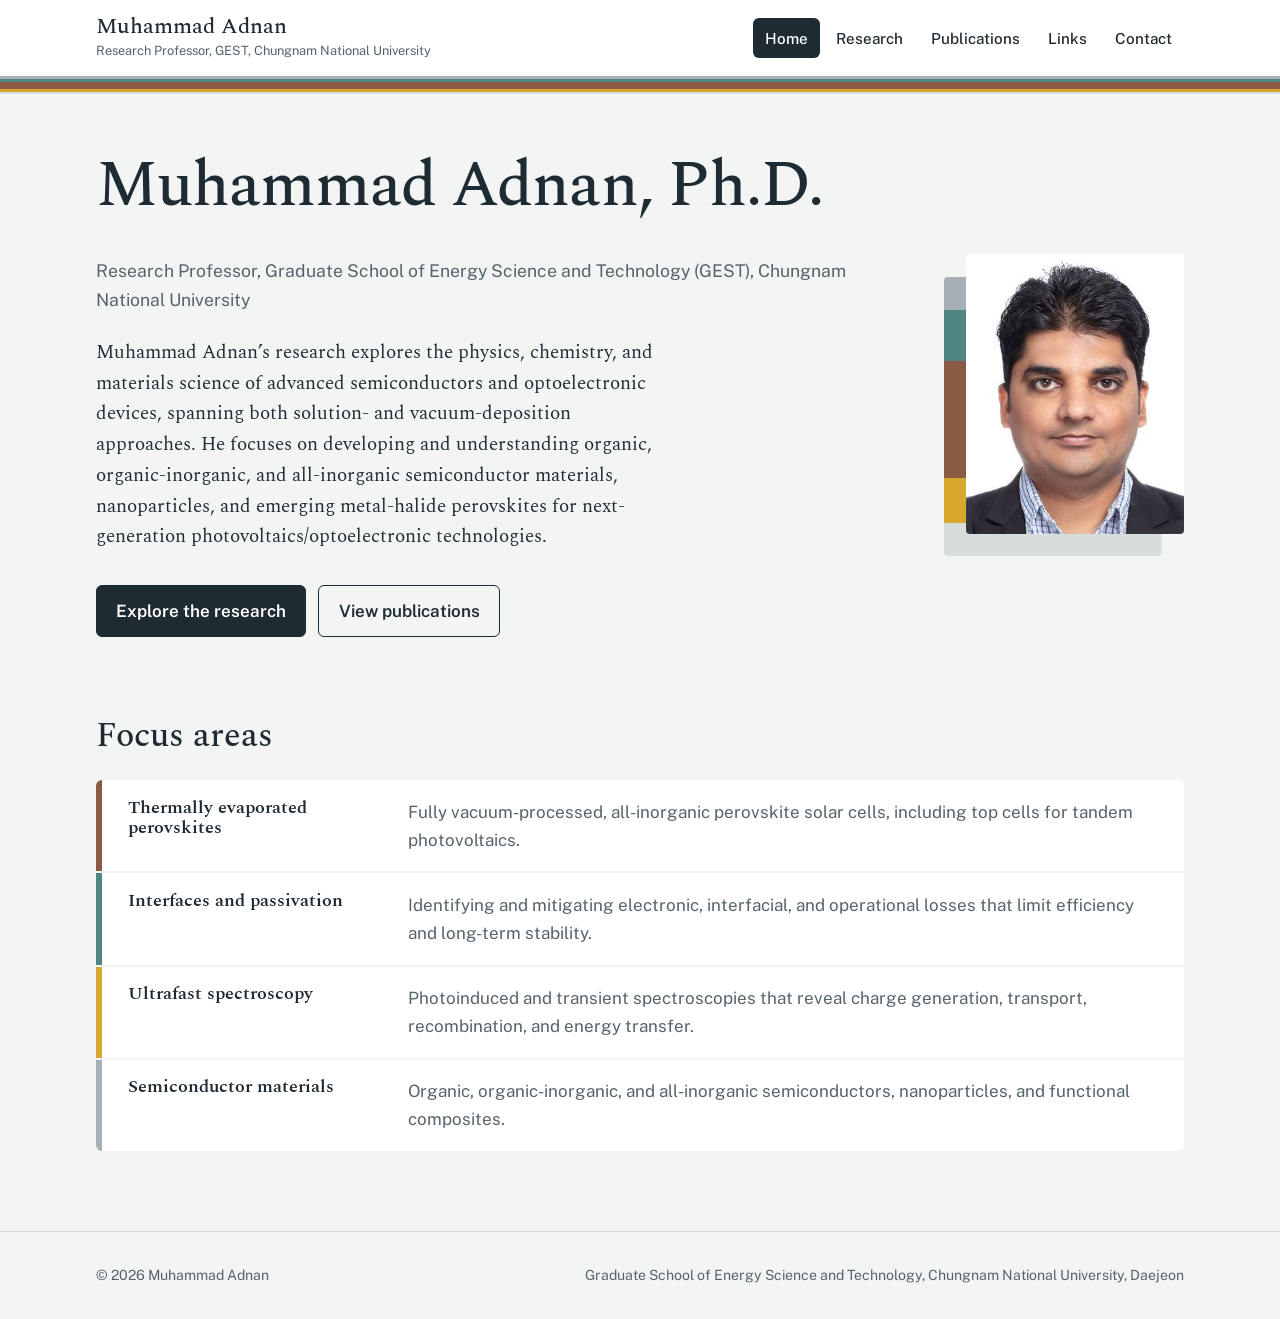
==== index.html @ 60435fd6 "done" ====
<!doctype html>
<html lang="en">
<head>
<meta charset="utf-8">
<meta name="viewport" content="width=device-width, initial-scale=1">
<title>Muhammad Adnan, Ph.D. | Perovskite photovoltaics and optoelectronics</title>
<meta name="description" content="Muhammad Adnan researches advanced semiconductors, metal-halide perovskites and next-generation photovoltaic devices at Chungnam National University.">
<link rel="icon" href="assets/img/favicon.svg" type="image/svg+xml">
<link rel="preconnect" href="https://fonts.googleapis.com">
<link rel="preconnect" href="https://fonts.gstatic.com" crossorigin>
<link href="https://fonts.googleapis.com/css2?family=Public+Sans:wght@400;500;600;700&family=Spectral:ital,wght@0,400;0,500;0,600;1,400&display=swap" rel="stylesheet">
<link rel="stylesheet" href="assets/css/style.css">
</head>
<body data-page="home">
<a class="skip" href="#main">Skip to content</a>
<header class="site-header">
  <div class="wrap">
    <a class="brand" href="index.html">Muhammad Adnan<small>Research Professor, GEST, Chungnam National University</small></a>
    <nav aria-label="Main">
      <ul>
        <li><a href="index.html" data-page="home">Home</a></li>
        <li><a href="research.html" data-page="research">Research</a></li>
        <li><a href="publications.html" data-page="publications">Publications</a></li>
        <li><a href="links.html" data-page="links">Links</a></li>
        <li><a href="contact.html" data-page="contact">Contact</a></li>
      </ul>
    </nav>
  </div>
  <div class="stack-rule" aria-hidden="true"><span></span><span></span><span></span><span></span><span></span></div>
</header>
<main id="main" class="wrap">

<section class="hero">
  <div>
    <h1>Muhammad Adnan, Ph.D.</h1>
    <p class="role">Research Professor, Graduate School of Energy Science and Technology (GEST), Chungnam National University</p>
    <p class="lede">Muhammad Adnan’s research explores the physics, chemistry, and materials science of advanced semiconductors and optoelectronic devices, spanning both solution- and vacuum-deposition approaches. He focuses on developing and understanding organic, organic-inorganic, and all-inorganic semiconductor materials, nanoparticles, and emerging metal-halide perovskites for next-generation photovoltaics/optoelectronic technologies.</p>
    <div class="actions">
      <a class="btn primary" href="research.html">Explore the research</a>
      <a class="btn" href="publications.html">View publications</a>
    </div>
  </div>
  <div class="portrait">
    <img src="assets/img/portrait.jpg" width="303" height="389" alt="Portrait of Muhammad Adnan">
  </div>
</section>

<section id="metrics" hidden aria-label="Research metrics">
  <dl class="metrics"></dl>
  <p class="metrics-note"></p>
</section>

<section class="focus">
  <h2>Focus areas</h2>
  <ul class="focus-list">
    <li style="--c: var(--pvk)"><h3>Thermally evaporated perovskites</h3><p>Fully vacuum-processed, all-inorganic perovskite solar cells, including top cells for tandem photovoltaics.</p></li>
    <li style="--c: var(--ito)"><h3>Interfaces and passivation</h3><p>Identifying and mitigating electronic, interfacial, and operational losses that limit efficiency and long-term stability.</p></li>
    <li style="--c: var(--pbi)"><h3>Ultrafast spectroscopy</h3><p>Photoinduced and transient spectroscopies that reveal charge generation, transport, recombination, and energy transfer.</p></li>
    <li style="--c: var(--ag)"><h3>Semiconductor materials</h3><p>Organic, organic-inorganic, and all-inorganic semiconductors, nanoparticles, and functional composites.</p></li>
  </ul>
</section>
</main>
<footer class="site-footer">
  <div class="wrap">
    <span>&copy; <span data-year></span> Muhammad Adnan</span>
    <span>Graduate School of Energy Science and Technology, Chungnam National University, Daejeon</span>
  </div>
</footer>
<script src="assets/js/main.js" defer></script>
</body>
</html>
---- assets/css/style.css ----
/* Palette drawn from a perovskite solar cell stack:
   silver electrode, ITO glass, perovskite film, PbI2 yellow */
:root {
  --bg: #F3F5F4;
  --surface: #FFFFFF;
  --ink: #1F2B33;
  --muted: #56636B;
  --rule: #D6DDDB;
  --ag: #A9B0B5;
  --ito: #4F8582;
  --pvk: #8A5A44;
  --pvk-deep: #4A2F27;
  --pbi: #D9A62E;
  --link: #2E6562;
  --serif: "Spectral", Georgia, "Times New Roman", serif;
  --sans: "Public Sans", system-ui, -apple-system, "Segoe UI", Roboto, sans-serif;
  --wrap: 68rem;
  color-scheme: light dark;
}
@media (prefers-color-scheme: dark) {
  :root {
    --bg: #151B1F; --surface: #1C2429; --ink: #E4E9E8; --muted: #9AA7AD;
    --rule: #2C363C; --link: #86C1BC; --pvk-deep: #C99A7F;
  }
}

*, *::before, *::after { box-sizing: border-box; }
html { -webkit-text-size-adjust: 100%; }
body {
  margin: 0; background: var(--bg); color: var(--ink);
  font: 400 1.0625rem/1.65 var(--sans);
  min-height: 100vh; display: flex; flex-direction: column;
}
img { max-width: 100%; height: auto; display: block; }
a { color: var(--link); text-underline-offset: 0.18em; text-decoration-thickness: 1px; }
a:hover { text-decoration-thickness: 2px; }
:focus-visible { outline: 2px solid var(--pbi); outline-offset: 3px; border-radius: 2px; }
.wrap { width: min(100% - 2.5rem, var(--wrap)); margin-inline: auto; }
.prose { max-width: 40rem; }
.prose p { margin: 0 0 1.1em; }

h1, h2, h3 { font-family: var(--serif); font-weight: 500; line-height: 1.15; margin: 0 0 0.5em; }
h1 { font-size: clamp(2.4rem, 5.5vw, 4rem); letter-spacing: -0.015em; }
h2 { font-size: clamp(1.6rem, 3vw, 2.1rem); }
h3 { font-size: 1.25rem; font-weight: 600; }

.skip { position: absolute; left: -999px; }
.skip:focus { left: 1rem; top: 1rem; background: var(--surface); padding: .5rem 1rem; z-index: 10; }

/* ---------- header: the device stack as a rule ---------- */
.site-header { background: var(--surface); }
.site-header .wrap {
  display: flex; align-items: center; justify-content: space-between;
  gap: 1rem; flex-wrap: wrap; padding-block: 1rem;
}
.brand { font: 500 1.35rem/1 var(--serif); color: var(--ink); text-decoration: none; }
.brand small { display: block; font: 400 .8rem/1.4 var(--sans); color: var(--muted); margin-top: .3rem; }
nav ul { list-style: none; margin: 0; padding: 0; display: flex; gap: .25rem; flex-wrap: wrap; }
nav a {
  display: block; padding: .45rem .75rem; border-radius: 6px;
  color: var(--ink); text-decoration: none; font-weight: 500; font-size: .95rem;
}
nav a:hover { background: var(--bg); }
nav a[aria-current="page"] { background: var(--ink); color: var(--surface); }

.stack-rule { display: grid; grid-template-rows: 3px 3px 7px 3px 2px; }
.stack-rule span:nth-child(1) { background: var(--ag); }
.stack-rule span:nth-child(2) { background: var(--ito); }
.stack-rule span:nth-child(3) { background: var(--pvk); }
.stack-rule span:nth-child(4) { background: var(--pbi); }
.stack-rule span:nth-child(5) { background: var(--rule); }

main { padding-block: 3.5rem 5rem; flex: 1 0 auto; }
.page-title { margin-bottom: 2rem; }
.page-title p { color: var(--muted); max-width: 40rem; margin: 0; }

/* ---------- home ---------- */
.hero { display: grid; grid-template-columns: 1fr auto; gap: 3rem; align-items: center; }
.hero .role { font-size: 1.1rem; color: var(--muted); margin: 0 0 1.5rem; }
.hero .lede { font: 400 1.2rem/1.6 var(--serif); max-width: 36rem; margin: 0 0 2rem; }
.actions { display: flex; gap: .75rem; flex-wrap: wrap; }
.btn {
  display: inline-block; padding: .7rem 1.2rem; border-radius: 6px; font-weight: 600;
  text-decoration: none; border: 1.5px solid var(--ink); color: var(--ink);
}
.btn.primary { background: var(--ink); color: var(--surface); }
.btn:hover { text-decoration: none; transform: translateY(-1px); }

/* portrait sits on top of a layered film stack */
.portrait { position: relative; width: 15rem; padding: 0 0 0 1.4rem; }
.portrait img { position: relative; border-radius: 4px; width: 100%; }
.portrait::before {
  content: ""; position: absolute; left: 0; top: 1.4rem; bottom: -1.4rem; width: calc(100% - 1.4rem);
  border-radius: 4px;
  background: linear-gradient(var(--ag) 0 12%, var(--ito) 12% 30%, var(--pvk) 30% 72%, var(--pbi) 72% 88%, var(--rule) 88%);
}

.metrics {
  display: flex; flex-wrap: wrap; gap: 2.5rem; margin: 4.5rem 0 0; padding: 1.5rem 0 0;
  border-top: 1px solid var(--rule);
}
.metrics div { min-width: 6rem; }
.metrics dt { color: var(--muted); font-size: .9rem; }
.metrics dd { margin: 0; font: 500 2.2rem/1.1 var(--serif); }
.metrics-note { color: var(--muted); font-size: .85rem; margin: .75rem 0 0; }

.focus { margin-top: 5rem; }
.focus-list { list-style: none; padding: 0; margin: 1.5rem 0 0; display: grid; gap: 2px; }
.focus-list li {
  background: var(--surface); padding: 1.1rem 1.4rem 1.1rem 1.6rem;
  border-left: 6px solid var(--c); display: grid; grid-template-columns: 16rem 1fr; gap: 1.5rem;
}
.focus-list li:first-child { border-radius: 6px 6px 0 0; }
.focus-list li:last-child { border-radius: 0 0 6px 6px; }
.focus-list h3 { margin: 0; font-size: 1.1rem; }
.focus-list p { margin: 0; color: var(--muted); }

/* ---------- research ---------- */
.figure { margin: 2.5rem 0 3rem; }
.figure img { border-radius: 6px; border: 1px solid var(--rule); background: #fff; }
.figure figcaption { color: var(--muted); font-size: .92rem; margin-top: .7rem; max-width: 40rem; }
.chips { list-style: none; padding: 0; margin: 0 0 2rem; display: flex; flex-wrap: wrap; gap: .5rem; }
.chips li { background: var(--surface); border: 1px solid var(--rule); border-radius: 99px; padding: .3rem .85rem; font-size: .92rem; }
.collab { background: var(--surface); border-left: 6px solid var(--ito); padding: 1.4rem 1.6rem; border-radius: 0 6px 6px 0; max-width: 44rem; }
.collab p { margin: 0; }

/* ---------- publications ---------- */
.pub-tools { display: flex; gap: .75rem; flex-wrap: wrap; margin-bottom: 1rem; }
.pub-tools input, .pub-tools select {
  font: inherit; color: var(--ink); background: var(--surface);
  border: 1px solid var(--rule); border-radius: 6px; padding: .6rem .8rem;
}
.pub-tools input { flex: 1 1 18rem; }
.pub-count { color: var(--muted); font-size: .9rem; margin: 0 0 2rem; }
.pub-year { display: grid; grid-template-columns: 6rem 1fr; gap: 1.5rem; border-top: 1px solid var(--rule); padding-top: 1.25rem; margin-top: 1.25rem; }
.pub-year h2 { font-size: 1.6rem; color: var(--pvk-deep); margin: 0; position: sticky; top: 1rem; align-self: start; }
.pub-year ol { list-style: none; margin: 0; padding: 0; display: grid; gap: 1.4rem; }
.pub-title { font: 500 1.12rem/1.4 var(--serif); margin: 0 0 .25rem; }
.pub-title a { color: var(--ink); text-decoration: none; }
.pub-title a:hover { color: var(--link); text-decoration: underline; }
.pub-authors { margin: 0; font-size: .95rem; }
.pub-authors strong { font-weight: 700; }
.pub-venue { margin: 0; font-size: .92rem; color: var(--muted); font-style: italic; }
.pub-links { margin: .3rem 0 0; font-size: .88rem; display: flex; gap: 1rem; flex-wrap: wrap; }
.empty { background: var(--surface); border: 1px dashed var(--rule); border-radius: 6px; padding: 2rem; max-width: 40rem; }
.empty p { margin: 0 0 .5rem; }

/* ---------- links / contact ---------- */
.two-col { display: grid; grid-template-columns: 1fr 1fr; gap: 3rem; }
.link-list { list-style: none; padding: 0; margin: 0; border-top: 1px solid var(--rule); }
.link-list li { border-bottom: 1px solid var(--rule); }
.link-list a, .link-list span.item { display: flex; justify-content: space-between; gap: 1rem; padding: 1rem .25rem; text-decoration: none; color: var(--ink); }
.link-list a:hover { color: var(--link); }
.link-list .meta { color: var(--muted); font-size: .9rem; text-align: right; }

address { font-style: normal; font: 400 1.15rem/1.6 var(--serif); }
.contact-name { font-size: 1.5rem; margin-bottom: .25rem; }
.contact-rows { margin: 0; display: grid; grid-template-columns: auto 1fr; gap: .6rem 1.5rem; }
.contact-rows dt { color: var(--muted); }
.contact-rows dd { margin: 0; }

/* ---------- footer ---------- */
.site-footer { border-top: 1px solid var(--rule); padding-block: 2rem; color: var(--muted); font-size: .88rem; }
.site-footer .wrap { display: flex; justify-content: space-between; gap: 1rem; flex-wrap: wrap; }

/* ---------- motion: one entrance, on the home hero only ---------- */
@media (prefers-reduced-motion: no-preference) {
  .portrait::before { animation: deposit .9s cubic-bezier(.2,.7,.2,1) both; }
  @keyframes deposit { from { clip-path: inset(100% 0 0 0); } to { clip-path: inset(0); } }
}

/* ---------- responsive ---------- */
@media (max-width: 760px) {
  main { padding-block: 2.25rem 3.5rem; }
  .hero { grid-template-columns: 1fr; gap: 2.5rem; }
  .hero .portrait { order: -1; width: 11rem; }
  .focus-list li { grid-template-columns: 1fr; gap: .3rem; }
  .pub-year { grid-template-columns: 1fr; gap: .75rem; }
  .pub-year h2 { position: static; }
  .two-col { grid-template-columns: 1fr; gap: 2.5rem; }
  .metrics { gap: 1.5rem 2rem; margin-top: 3.5rem; }
  .metrics dd { font-size: 1.8rem; }
}

/* ---------- research page: text and figures share one column ---------- */
[data-page="research"] main > * { max-width: 54rem; margin-left: auto; margin-right: auto; }
[data-page="research"] main > .prose,
[data-page="research"] main > .collab { max-width: 54rem; }
[data-page="research"] .page-title p,
[data-page="research"] .figure figcaption { max-width: none; }
[data-page="research"] .prose p { font-size: 1.1rem; line-height: 1.7; }
.figure a { display: block; cursor: zoom-in; }
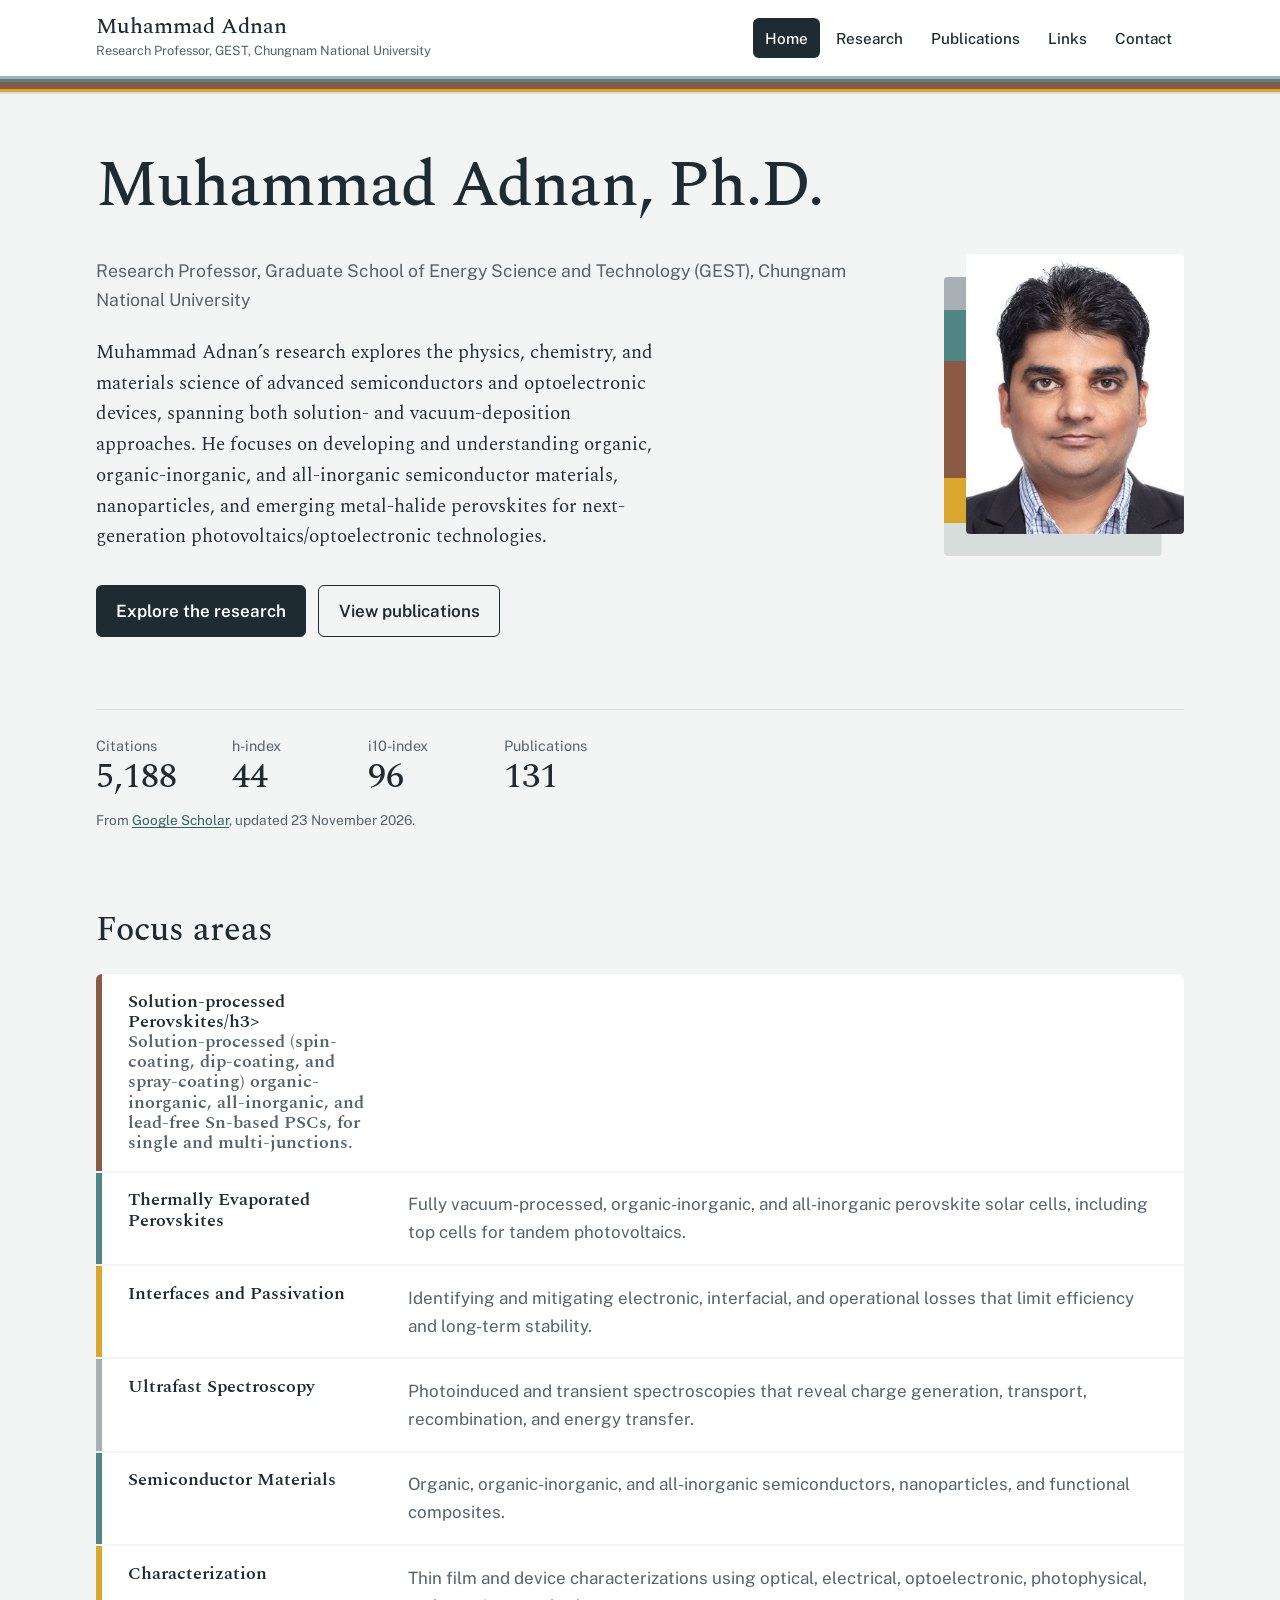
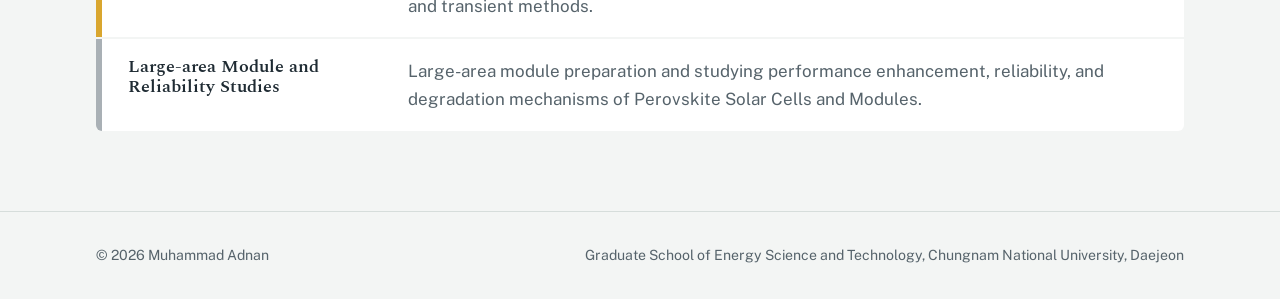
==== commit 41a107e2: "Update index.html" ====
--- a/index.html
+++ b/index.html
@@ -53,10 +53,13 @@
 <section class="focus">
   <h2>Focus areas</h2>
   <ul class="focus-list">
-    <li style="--c: var(--pvk)"><h3>Thermally evaporated perovskites</h3><p>Fully vacuum-processed, all-inorganic perovskite solar cells, including top cells for tandem photovoltaics.</p></li>
-    <li style="--c: var(--ito)"><h3>Interfaces and passivation</h3><p>Identifying and mitigating electronic, interfacial, and operational losses that limit efficiency and long-term stability.</p></li>
-    <li style="--c: var(--pbi)"><h3>Ultrafast spectroscopy</h3><p>Photoinduced and transient spectroscopies that reveal charge generation, transport, recombination, and energy transfer.</p></li>
-    <li style="--c: var(--ag)"><h3>Semiconductor materials</h3><p>Organic, organic-inorganic, and all-inorganic semiconductors, nanoparticles, and functional composites.</p></li>
+    <li style="--c: var(--pvk)"><h3>Solution-processed Perovskites/h3><p> Solution-processed (spin-coating, dip-coating, and spray-coating) organic-inorganic, all-inorganic, and lead-free Sn-based PSCs, for single and multi-junctions.</p></li>
+    <li style="--c: var(--ito)"><h3>Thermally Evaporated Perovskites</h3><p>Fully vacuum-processed, organic-inorganic, and all-inorganic perovskite solar cells, including top cells for tandem photovoltaics.</p></li>
+    <li style="--c: var(--pbi)"><h3>Interfaces and Passivation</h3><p> Identifying and mitigating electronic, interfacial, and operational losses that limit efficiency and long-term stability.</p></li>
+    <li style="--c: var(--ag)"><h3>Ultrafast Spectroscopy</h3><p>Photoinduced and transient spectroscopies that reveal charge generation, transport, recombination, and energy transfer.</p></li>
+    <li style="--c: var(--ito)"><h3>Semiconductor Materials</h3><p>Organic, organic-inorganic, and all-inorganic semiconductors, nanoparticles, and functional composites.</p></li>
+    <li style="--c: var(--pbi)"><h3>Characterization</h3><p>Thin film and device characterizations using optical, electrical, optoelectronic, photophysical, and transient methods.</p></li>
+    <li style="--c: var(--ag)"><h3>Large-area Module and Reliability Studies</h3><p>Large-area module preparation and studying performance enhancement, reliability, and degradation mechanisms of Perovskite Solar Cells and Modules.</p></li>
   </ul>
 </section>
 </main>
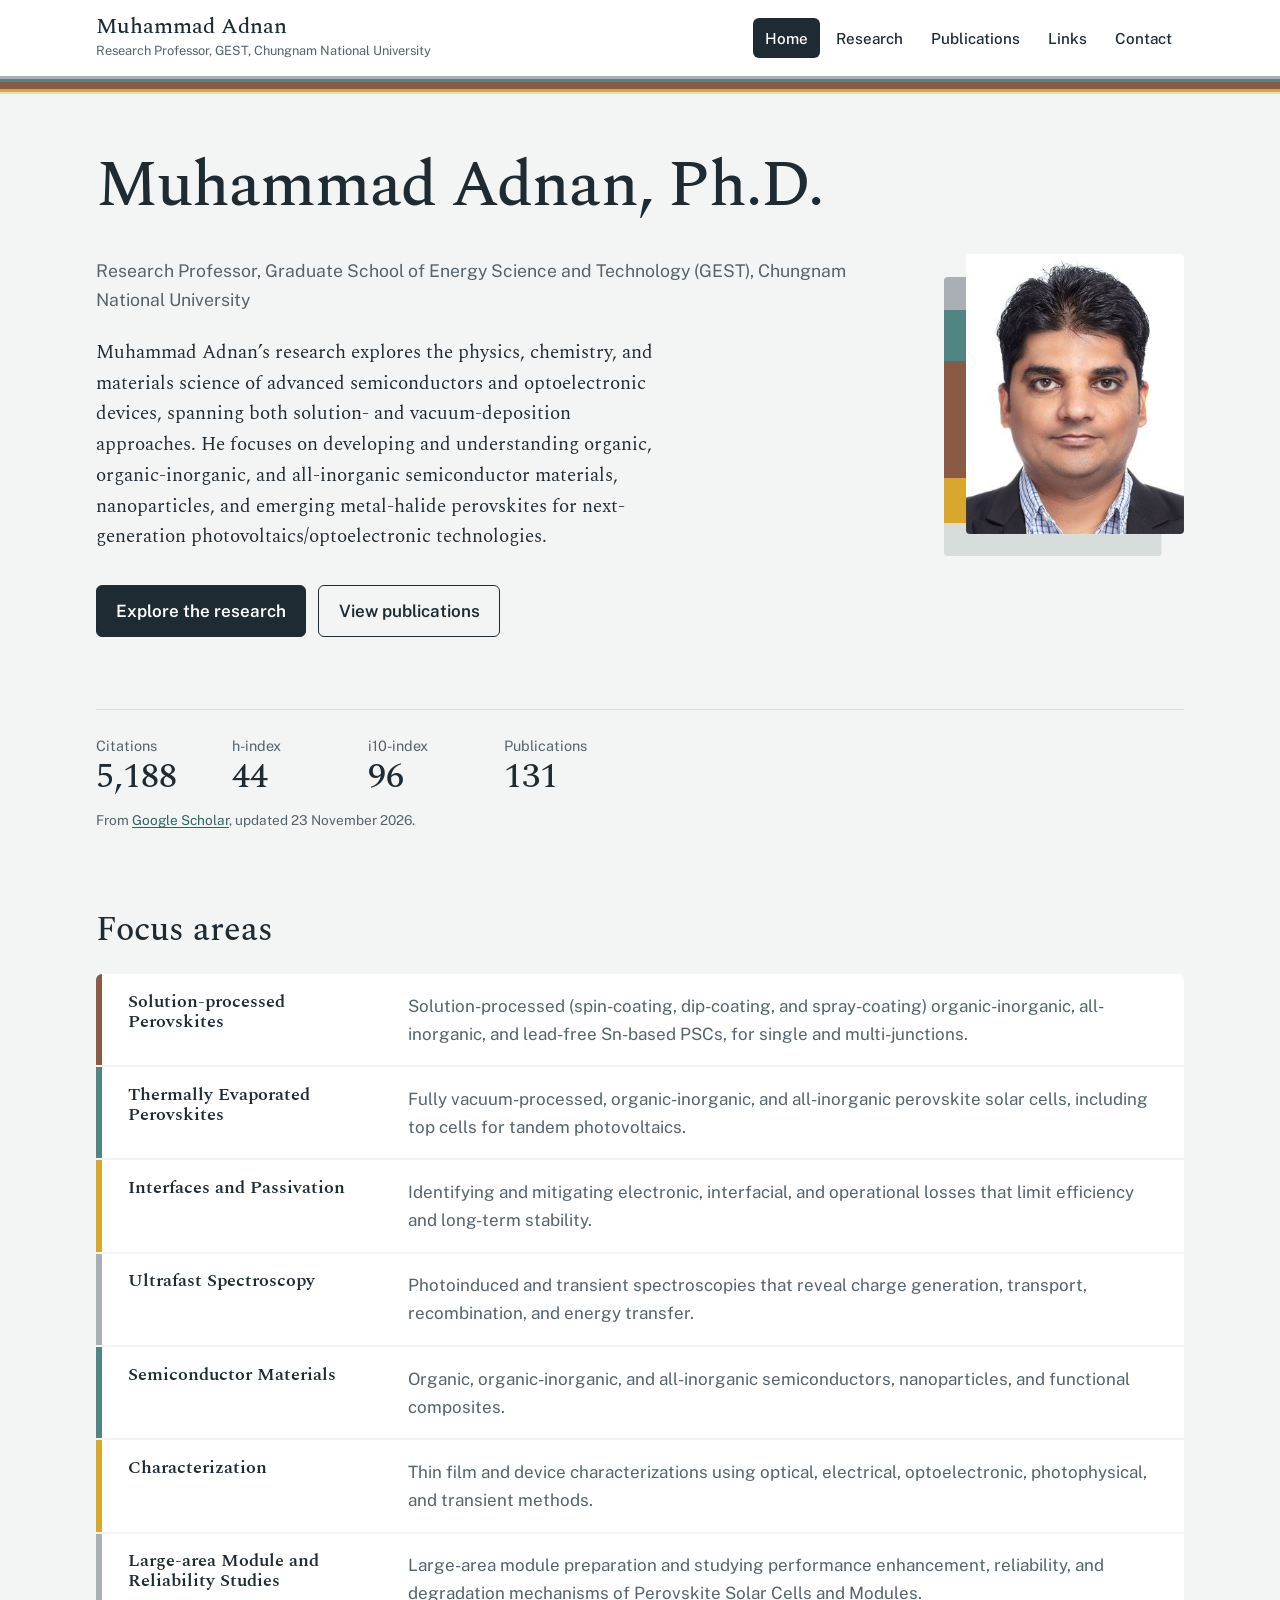
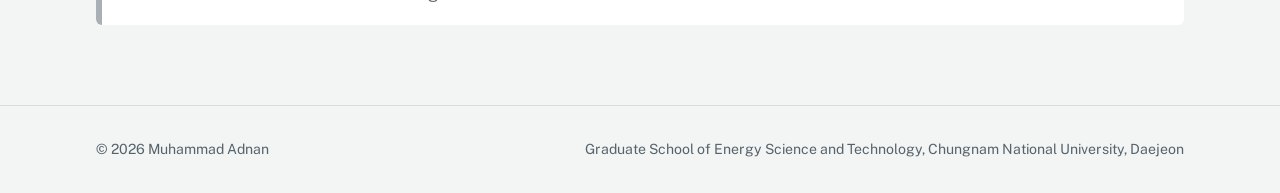
==== commit 10e5579b: "Update index.html" ====
--- a/index.html
+++ b/index.html
@@ -53,7 +53,7 @@
 <section class="focus">
   <h2>Focus areas</h2>
   <ul class="focus-list">
-    <li style="--c: var(--pvk)"><h3>Solution-processed Perovskites/h3><p> Solution-processed (spin-coating, dip-coating, and spray-coating) organic-inorganic, all-inorganic, and lead-free Sn-based PSCs, for single and multi-junctions.</p></li>
+    <li style="--c: var(--pvk)"><h3>Solution-processed Perovskites</h3><p> Solution-processed (spin-coating, dip-coating, and spray-coating) organic-inorganic, all-inorganic, and lead-free Sn-based PSCs, for single and multi-junctions.</p></li>
     <li style="--c: var(--ito)"><h3>Thermally Evaporated Perovskites</h3><p>Fully vacuum-processed, organic-inorganic, and all-inorganic perovskite solar cells, including top cells for tandem photovoltaics.</p></li>
     <li style="--c: var(--pbi)"><h3>Interfaces and Passivation</h3><p> Identifying and mitigating electronic, interfacial, and operational losses that limit efficiency and long-term stability.</p></li>
     <li style="--c: var(--ag)"><h3>Ultrafast Spectroscopy</h3><p>Photoinduced and transient spectroscopies that reveal charge generation, transport, recombination, and energy transfer.</p></li>
